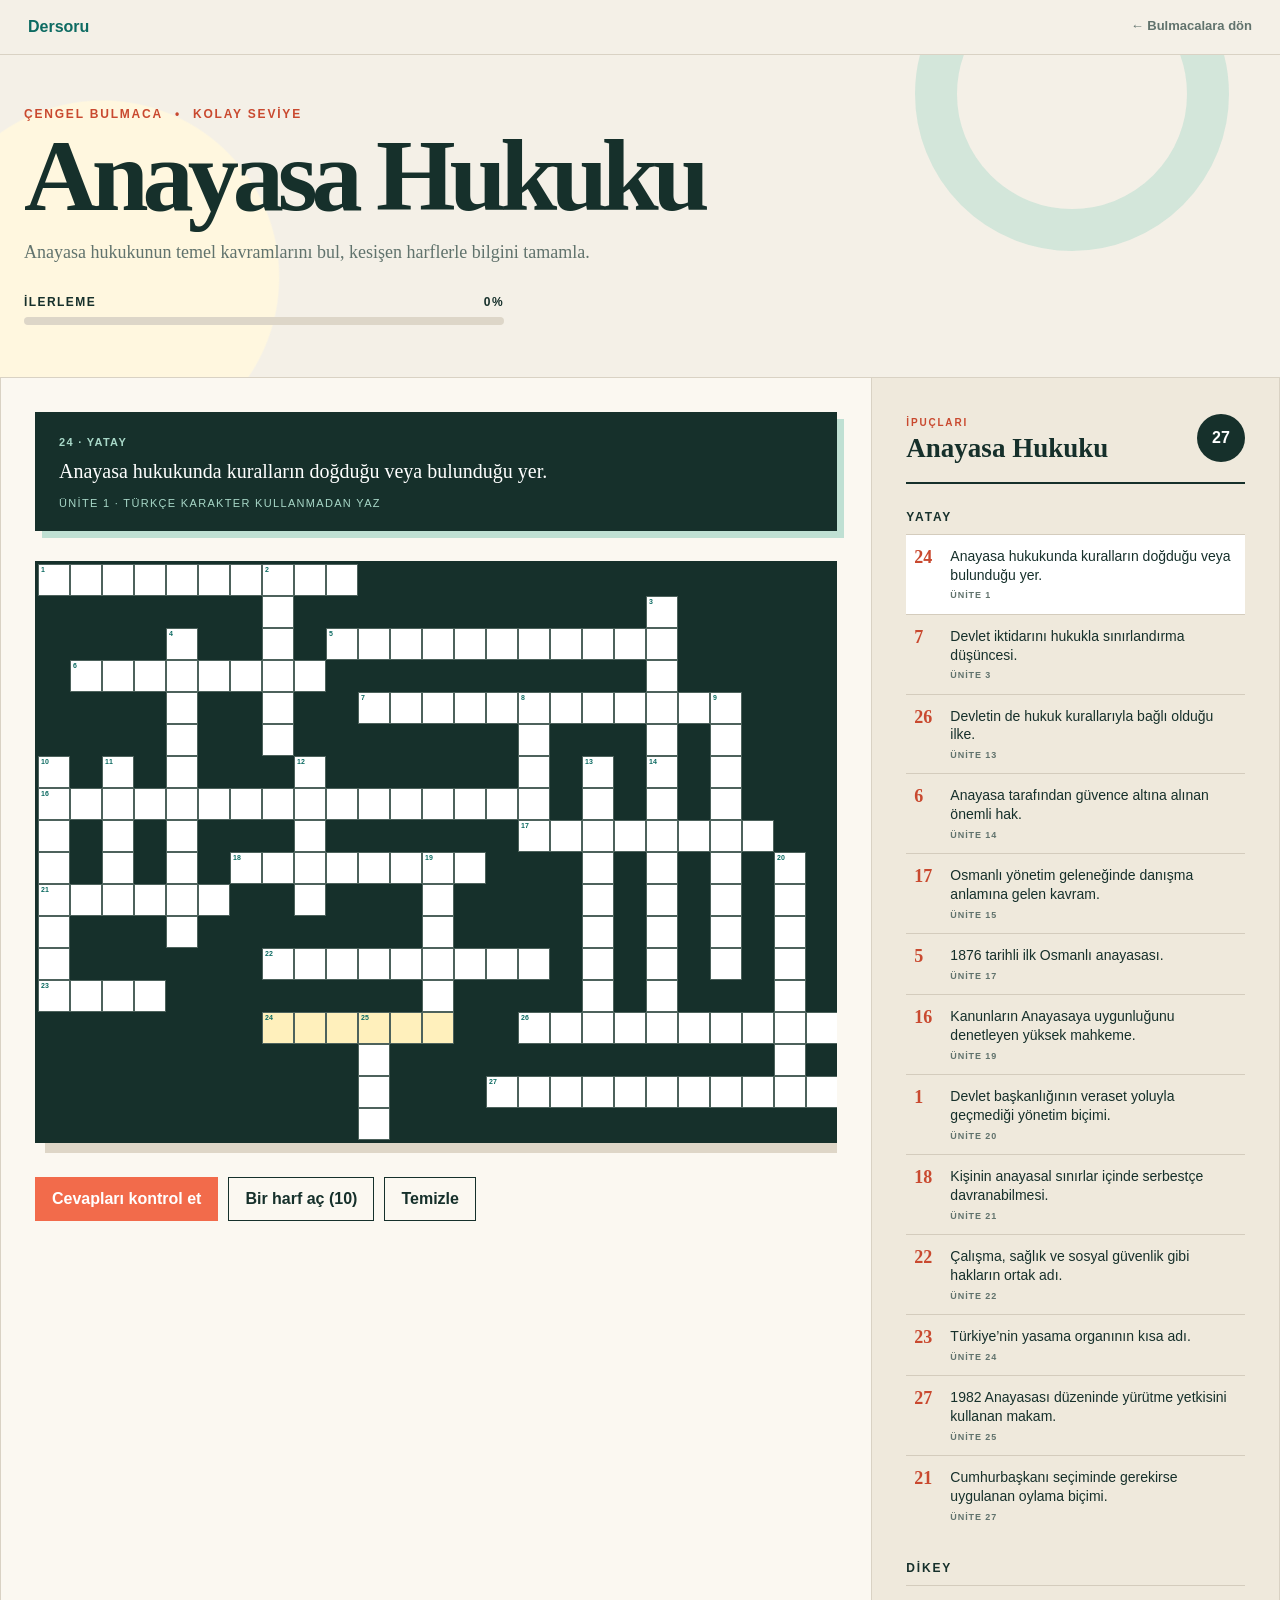
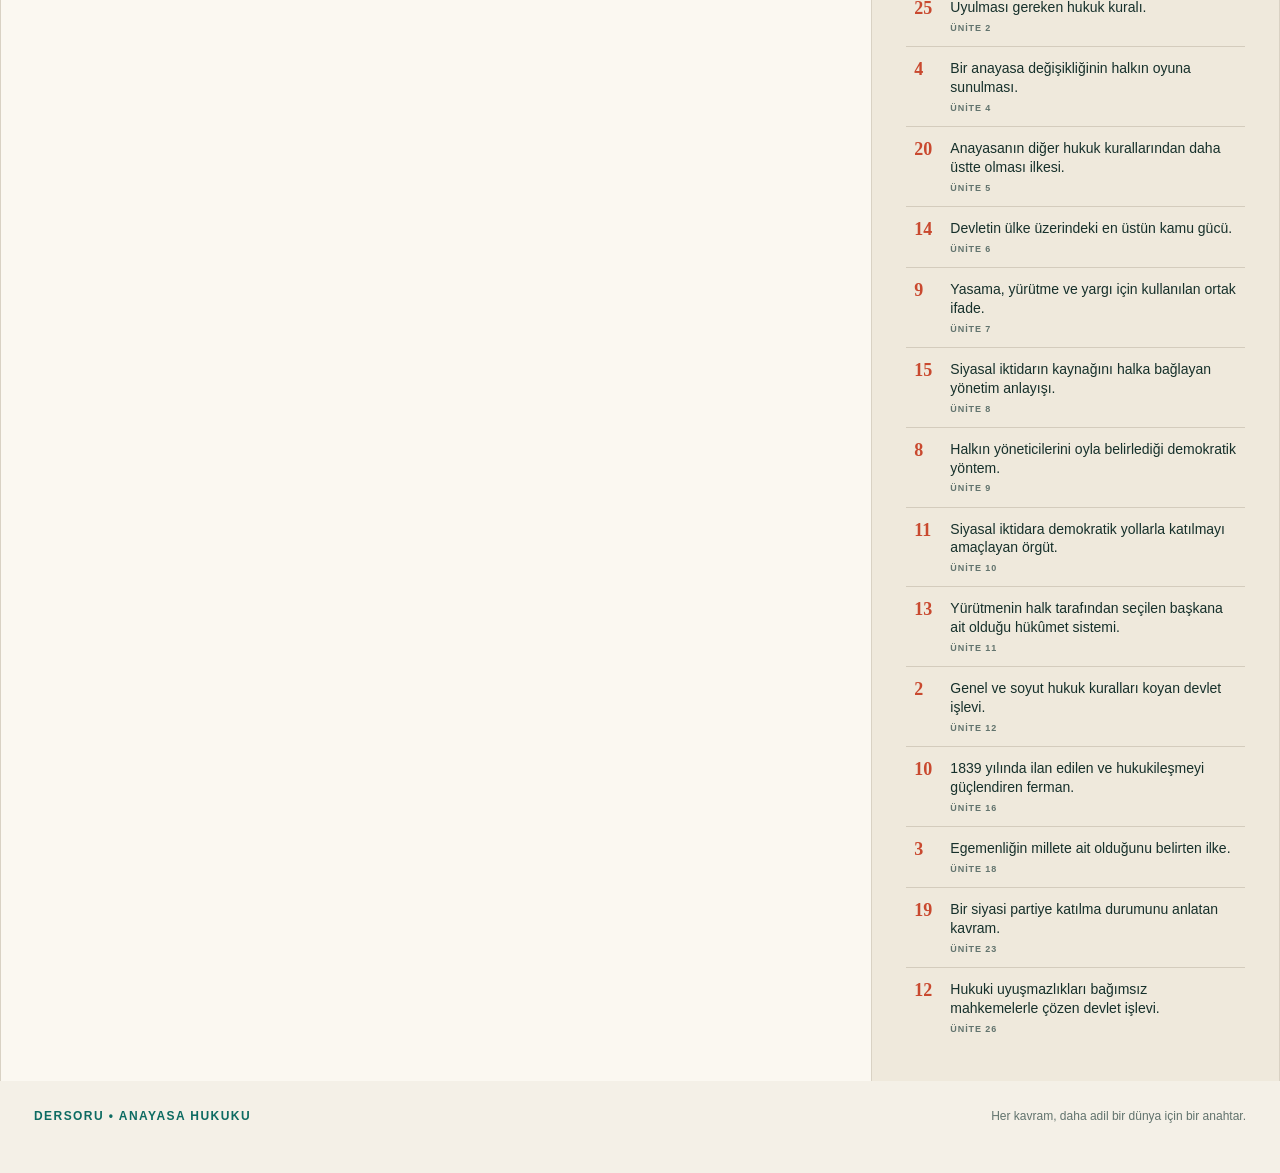
==== anayasa-hukuku-cengel.html @ 56e48c3a "Add constitutional law crossword" ====
<!doctype html>
<html lang="tr"><head><meta charset="utf-8"><meta name="viewport" content="width=device-width,initial-scale=1"><title>Anayasa Hukuku Bulmacası | Dersoru</title><meta name="description" content="Anayasa hukuku temel kavramlarını içeren kolay seviye çengel bulmacası."><meta property="og:image" content="https://dersoru.com/haklarin-izinde-og.png">
<style>
:root{--ink:#16302b;--muted:#61736d;--paper:#f4f0e7;--cream:#fbf8f1;--coral:#f26b4b;--teal:#0d6b62;--mint:#bfe0d3;--line:#d9d2c4}*{box-sizing:border-box}html{background:var(--paper)}body{margin:0;color:var(--ink);background:radial-gradient(circle at 8% 10%,#fff7df 0 11rem,transparent 11.1rem),var(--paper);font-family:Arial,sans-serif}button,input{font:inherit}button{color:inherit}.topbar{max-width:1360px;margin:auto;padding:18px 28px;display:flex;justify-content:space-between;border-bottom:1px solid var(--line)}.topbar a{text-decoration:none;font-weight:900;color:var(--teal)}.topbar .back{font-size:13px;color:var(--muted)}.hero{padding:52px max(24px,calc((100vw - 1280px)/2));border-bottom:1px solid var(--line);position:relative;overflow:hidden}.hero:after{content:"";position:absolute;width:230px;height:230px;border:42px solid var(--mint);border-radius:50%;right:4vw;top:-118px;opacity:.6}.eyebrow{display:flex;gap:12px;color:#c9492f;font-weight:800;font-size:12px;letter-spacing:.15em}h1{margin:10px 0 8px;font:800 clamp(52px,8vw,108px)/.88 Georgia,serif;letter-spacing:-.06em}.subtitle{max-width:630px;color:var(--muted);font:18px/1.55 Georgia,serif}.progress-wrap{max-width:480px;margin-top:28px}.progress-meta{display:flex;justify-content:space-between;font-size:12px;text-transform:uppercase;letter-spacing:.12em;font-weight:800}.progress{margin-top:8px;height:8px;background:#ddd6c8;border-radius:9px;overflow:hidden}.progress span{display:block;height:100%;background:var(--coral);transition:width .25s}.game{display:grid;grid-template-columns:minmax(0,1.5fr) minmax(320px,.7fr);max-width:1360px;margin:auto;border-inline:1px solid var(--line);background:var(--cream)}.board-panel{min-width:0;padding:34px;border-right:1px solid var(--line)}.current{min-height:118px;background:var(--ink);color:#fff;padding:20px 24px;margin-bottom:24px;box-shadow:7px 7px 0 var(--mint)}.current b,.current small{color:#a8d8c8;font-size:11px;letter-spacing:.12em;text-transform:uppercase}.current p{margin:8px 0;font:20px/1.35 Georgia,serif}.scroll{overflow-x:auto;padding:6px 0 16px}.board{width:864px;display:grid;grid-template-columns:repeat(27,32px);grid-template-rows:repeat(18,32px);background:var(--ink);border:3px solid var(--ink);box-shadow:10px 10px 0 #ded6c7}.block{background:var(--ink)}.cell{width:32px;height:32px;position:relative;background:#fff;border:1px solid #4d625c}.cell.active{background:#fff0bc}.cell.correct{background:#d7efe0}.cell.wrong{background:#ffd5c9;box-shadow:inset 0 0 0 2px var(--coral)}.cell input{width:100%;height:100%;border:0;outline:0;background:transparent;text-align:center;color:var(--ink);font-weight:900;font-size:17px;padding:5px 0 0}.cell:focus-within{z-index:2;box-shadow:inset 0 0 0 3px var(--coral)}.number{position:absolute;top:1px;left:2px;font-size:7px;font-weight:900;color:var(--teal);pointer-events:none}.actions{display:flex;gap:10px;flex-wrap:wrap;margin-top:18px}.actions button{border:1px solid var(--ink);background:transparent;padding:12px 16px;font-weight:800;cursor:pointer}.actions .primary{background:var(--coral);border-color:var(--coral);color:#fff}.actions button:disabled{opacity:.45;cursor:not-allowed}.message{display:none;margin-top:18px;padding:15px 18px;font-weight:700;border-left:5px solid var(--coral);background:#fff0e8}.clues{padding:34px;background:#efe9dc}.clues-head{display:flex;justify-content:space-between;align-items:center;border-bottom:2px solid var(--ink);padding-bottom:18px}.clues-head small{font-size:10px;letter-spacing:.18em;font-weight:900;color:#c9492f}.clues-head h2{margin:4px 0 0;font:700 27px/1.1 Georgia,serif}.count{width:48px;height:48px;display:grid;place-items:center;border-radius:50%;background:var(--ink);color:#fff;font-weight:900}.group h3{margin:26px 0 10px;font-size:12px;text-transform:uppercase;letter-spacing:.15em}.clue{width:100%;display:grid;grid-template-columns:28px 1fr;gap:8px;border:0;border-top:1px solid #d4ccbd;padding:12px 8px;text-align:left;background:transparent;cursor:pointer}.clue:hover,.clue.selected{background:#fff}.clue>span{font:700 18px Georgia,serif;color:#c9492f}.clue p{margin:0;line-height:1.35;font-size:14px}.clue small{display:block;margin-top:5px;color:var(--muted);text-transform:uppercase;font-size:9px;letter-spacing:.1em;font-weight:800}footer{max-width:1360px;margin:auto;padding:28px 34px 50px;color:var(--muted);font-size:12px;display:flex;justify-content:space-between}.footer-brand{font-weight:900;letter-spacing:.12em;color:var(--teal)}@media(max-width:980px){.game{grid-template-columns:1fr;border-inline:0}.board-panel{border-right:0;border-bottom:1px solid var(--line)}}@media(max-width:560px){.hero{padding:36px 20px}h1{font-size:56px}.board-panel,.clues{padding:22px 16px}.actions button{flex:1 1 45%}.actions .primary{flex-basis:100%}.topbar{padding-inline:20px}footer{flex-direction:column;gap:8px;padding-inline:20px}}
</style></head><body>
<nav class="topbar"><a href="/">Dersoru</a><a class="back" href="/bulmacalar.html">← Bulmacalara dön</a></nav><header class="hero"><div class="eyebrow"><span>ÇENGEL BULMACA</span><span>•</span><span>KOLAY SEVİYE</span></div><h1>Anayasa Hukuku</h1><p class="subtitle">Anayasa hukukunun temel kavramlarını bul, kesişen harflerle bilgini tamamla.</p><div class="progress-wrap"><div class="progress-meta"><span>İlerleme</span><strong id="percent">0%</strong></div><div class="progress"><span id="bar"></span></div></div></header>
<main class="game"><section class="board-panel"><div class="current"><b id="current-label"></b><p id="current-clue"></p><small id="current-unit"></small></div><div class="scroll"><div class="board" id="board" role="grid"></div></div><div class="actions"><button class="primary" id="check">Cevapları kontrol et</button><button id="hint">Bir harf aç (<span id="hint-count">10</span>)</button><button id="clear">Temizle</button></div><div class="message" id="message"></div></section><aside class="clues"><div class="clues-head"><div><small>İPUÇLARI</small><h2>Anayasa Hukuku</h2></div><span class="count">27</span></div><div id="clue-list"></div></aside></main><footer><span class="footer-brand">DERSORU • ANAYASA HUKUKU</span><span>Her kavram, daha adil bir dünya için bir anahtar.</span></footer>
<script>
const entries=[
['KAYNAK',14,7,'across',1,'Anayasa hukukunda kuralların doğduğu veya bulunduğu yer.'],
['NORM',14,10,'down',2,'Uyulması gereken hukuk kuralı.'],
['ANAYASACILIK',4,10,'across',3,'Devlet iktidarını hukukla sınırlandırma düşüncesi.'],
['REFERANDUM',2,4,'down',4,'Bir anayasa değişikliğinin halkın oyuna sunulması.'],
['ÜSTÜNLÜK',9,23,'down',5,'Anayasanın diğer hukuk kurallarından daha üstte olması ilkesi.'],
['EGEMENLİK',6,19,'down',6,'Devletin ülke üzerindeki en üstün kamu gücü.'],
['KUVVETLER',4,21,'down',7,'Yasama, yürütme ve yargı için kullanılan ortak ifade.'],
['DEMOKRASİ',6,26,'down',8,'Siyasal iktidarın kaynağını halka bağlayan yönetim anlayışı.'],
['SEÇİM',4,15,'down',9,'Halkın yöneticilerini oyla belirlediği demokratik yöntem.'],
['PARTİ',6,2,'down',10,'Siyasal iktidara demokratik yollarla katılmayı amaçlayan örgüt.'],
['BAŞKANLIK',6,17,'down',11,'Yürütmenin halk tarafından seçilen başkana ait olduğu hükûmet sistemi.'],
['YASAMA',0,7,'down',12,'Genel ve soyut hukuk kuralları koyan devlet işlevi.'],
['HUKUKDEVLETİ',14,15,'across',13,'Devletin de hukuk kurallarıyla bağlı olduğu ilke.'],
['TEMELHAK',3,1,'across',14,'Anayasa tarafından güvence altına alınan önemli hak.'],
['MEŞVERET',8,15,'across',15,'Osmanlı yönetim geleneğinde danışma anlamına gelen kavram.'],
['TANZİMAT',6,0,'down',16,'1839 yılında ilan edilen ve hukukileşmeyi güçlendiren ferman.'],
['KANUNİESASİ',2,9,'across',17,'1876 tarihli ilk Osmanlı anayasası.'],
['MİLLİEGEMENLİK',1,19,'down',18,'Egemenliğin millete ait olduğunu belirten ilke.'],
['ANAYASAMAHKEMESİ',7,0,'across',19,'Kanunların Anayasaya uygunluğunu denetleyen yüksek mahkeme.'],
['CUMHURİYET',0,0,'across',20,'Devlet başkanlığının veraset yoluyla geçmediği yönetim biçimi.'],
['ÖZGÜRLÜK',9,6,'across',21,'Kişinin anayasal sınırlar içinde serbestçe davranabilmesi.'],
['SOSYALHAK',12,7,'across',22,'Çalışma, sağlık ve sosyal güvenlik gibi hakların ortak adı.'],
['ÜYELİK',9,12,'down',23,'Bir siyasi partiye katılma durumunu anlatan kavram.'],
['TBMM',13,0,'across',24,'Türkiye’nin yasama organının kısa adı.'],
['CUMHURBAŞKANI',16,14,'across',25,'1982 Anayasası düzeninde yürütme yetkisini kullanan makam.'],
['YARGI',6,8,'down',26,'Hukuki uyuşmazlıkları bağımsız mahkemelerle çözen devlet işlevi.'],
['İKİTUR',10,0,'across',27,'Cumhurbaşkanı seçiminde gerekirse uygulanan oylama biçimi.']
].map(([answer,row,col,direction,unit,clue])=>({answer,row,col,direction,unit,clue}));
const cells=new Map(),starts=new Map(),values={};let active=0,checked=false,hints=Math.max(0,Math.min(10,Number(localStorage.getItem('dersoru-anayasa-hukuku-hints')??10)));entries.forEach((e,ei)=>[...e.answer].forEach((letter,i)=>{const r=e.row+(e.direction==='down'?i:0),c=e.col+(e.direction==='across'?i:0),k=`${r}-${c}`,cell=cells.get(k)||{letter,entries:[]};cell.entries.push(ei);cells.set(k,cell)}));[...new Set(entries.map(e=>`${e.row}-${e.col}`))].sort((a,b)=>{const A=a.split('-').map(Number),B=b.split('-').map(Number);return A[0]-B[0]||A[1]-B[1]}).forEach((k,i)=>starts.set(k,i+1));const keysFor=e=>[...e.answer].map((_,i)=>`${e.row+(e.direction==='down'?i:0)}-${e.col+(e.direction==='across'?i:0)}`);const norm=v=>v.toLocaleUpperCase('tr-TR').replace(/[^A-ZÇĞİÖŞÜ]/g,'');
function select(i,focus=true){active=i;document.querySelectorAll('.clue').forEach(b=>b.classList.toggle('selected',+b.dataset.i===i));paint();if(focus){const ks=keysFor(entries[i]),k=ks.find(x=>!values[x])||ks[0];setTimeout(()=>document.querySelector(`[data-key="${k}"] input`)?.focus())}}function paint(){const e=entries[active],activeKeys=new Set(keysFor(e));document.querySelectorAll('.cell').forEach(el=>{const k=el.dataset.key,cell=cells.get(k),v=values[k]||'';el.classList.toggle('active',activeKeys.has(k));el.classList.toggle('correct',checked&&v===cell.letter);el.classList.toggle('wrong',checked&&v&&v!==cell.letter)});document.getElementById('current-label').textContent=`${starts.get(`${e.row}-${e.col}`)} · ${e.direction==='across'?'Yatay':'Dikey'}`;document.getElementById('current-clue').textContent=e.clue;document.getElementById('current-unit').textContent=`Ünite ${e.unit} · Türkçe karakter kullanmadan yaz`;const done=[...cells].filter(([k,c])=>values[k]===c.letter).length,p=Math.round(done/cells.size*100);percent.textContent=p+'%';bar.style.width=p+'%'}
const board=document.getElementById('board');for(let i=0;i<486;i++){const r=Math.floor(i/27),c=i%27,k=`${r}-${c}`,cell=cells.get(k);if(!cell){const x=document.createElement('span');x.className='block';board.append(x);continue}const label=document.createElement('label');label.className='cell';label.dataset.key=k;if(starts.has(k)){const n=document.createElement('span');n.className='number';n.textContent=starts.get(k);label.append(n)}const input=document.createElement('input');input.maxLength=1;input.autocomplete='off';input.onfocus=()=>{if(!cell.entries.includes(active))select(cell.entries[0],false)};input.onclick=()=>{if(cell.entries.length>1&&cell.entries.includes(active))select(cell.entries.find(x=>x!==active),false)};input.oninput=ev=>{const v=norm(ev.target.value).slice(-1);ev.target.value=v;values[k]=v;checked=false;paint();if(v){const ks=keysFor(entries[active]),next=ks[ks.indexOf(k)+1];if(next)document.querySelector(`[data-key="${next}"] input`)?.focus()}};label.append(input);board.append(label)}const list=document.getElementById('clue-list');['across','down'].forEach(dir=>{const group=document.createElement('div');group.className='group';group.innerHTML=`<h3>${dir==='across'?'Yatay':'Dikey'}</h3>`;entries.forEach((e,i)=>{if(e.direction!==dir)return;const b=document.createElement('button');b.className='clue';b.dataset.i=i;b.innerHTML=`<span>${starts.get(`${e.row}-${e.col}`)}</span><p>${e.clue}<small>Ünite ${e.unit}</small></p>`;b.onclick=()=>select(i);group.append(b)});list.append(group)});
check.onclick=()=>{checked=true;paint();const m=message,p=percent.textContent;m.style.display='block';m.textContent=p==='100%'?'Tebrikler! İnsan hakları yolculuğunu tamamladın.':'Turuncu kutuları yeniden düşün. Doğru harfler yeşille işaretlendi.'};hint.onclick=()=>{if(hints<=0)return;const k=keysFor(entries[active]).find(x=>values[x]!==cells.get(x).letter);if(!k)return;hints--;localStorage.setItem('dersoru-anayasa-hukuku-hints',hints);document.getElementById('hint-count').textContent=hints;hint.disabled=hints===0;values[k]=cells.get(k).letter;const input=document.querySelector(`[data-key="${k}"] input`);input.value=values[k];checked=false;paint();input.focus()};document.getElementById('hint-count').textContent=hints;hint.disabled=hints===0;clear.onclick=()=>{Object.keys(values).forEach(k=>delete values[k]);document.querySelectorAll('.cell input').forEach(i=>i.value='');checked=false;message.style.display='none';paint()};select(0,false);
</script></body></html>
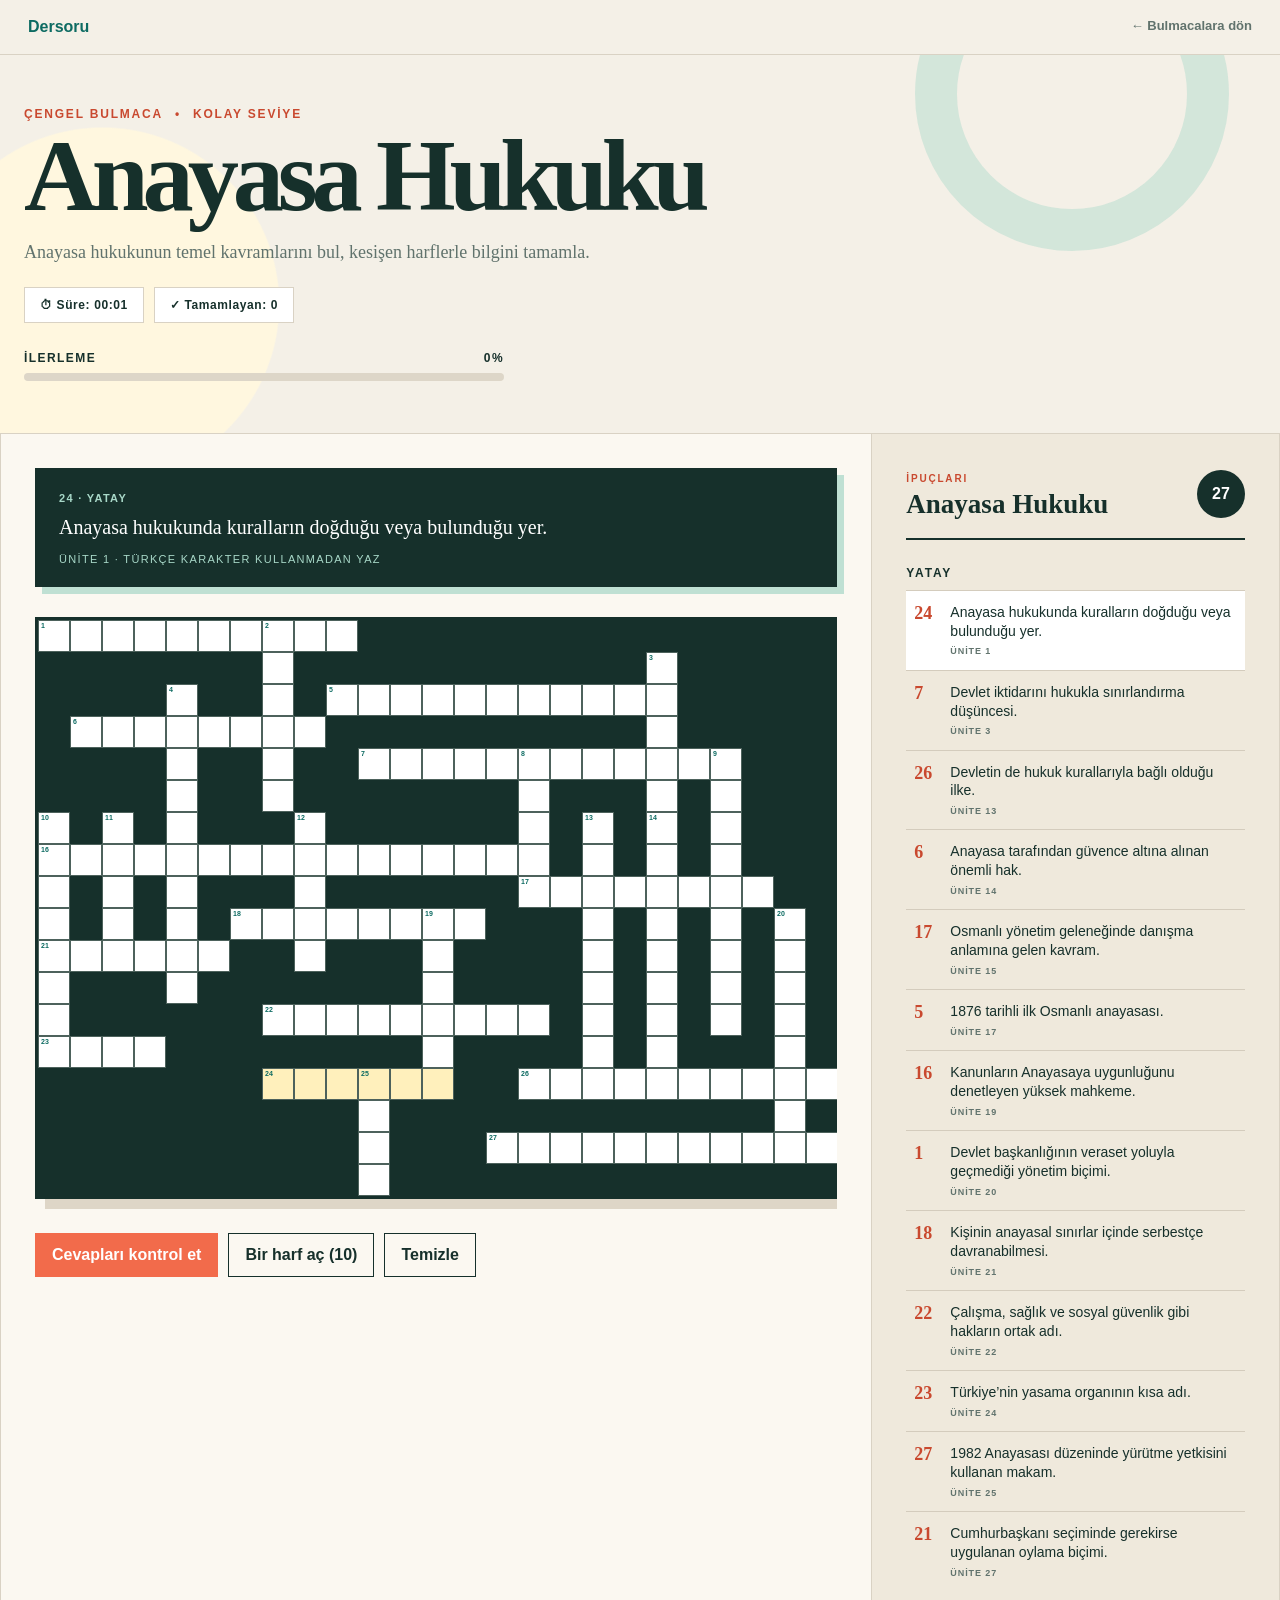
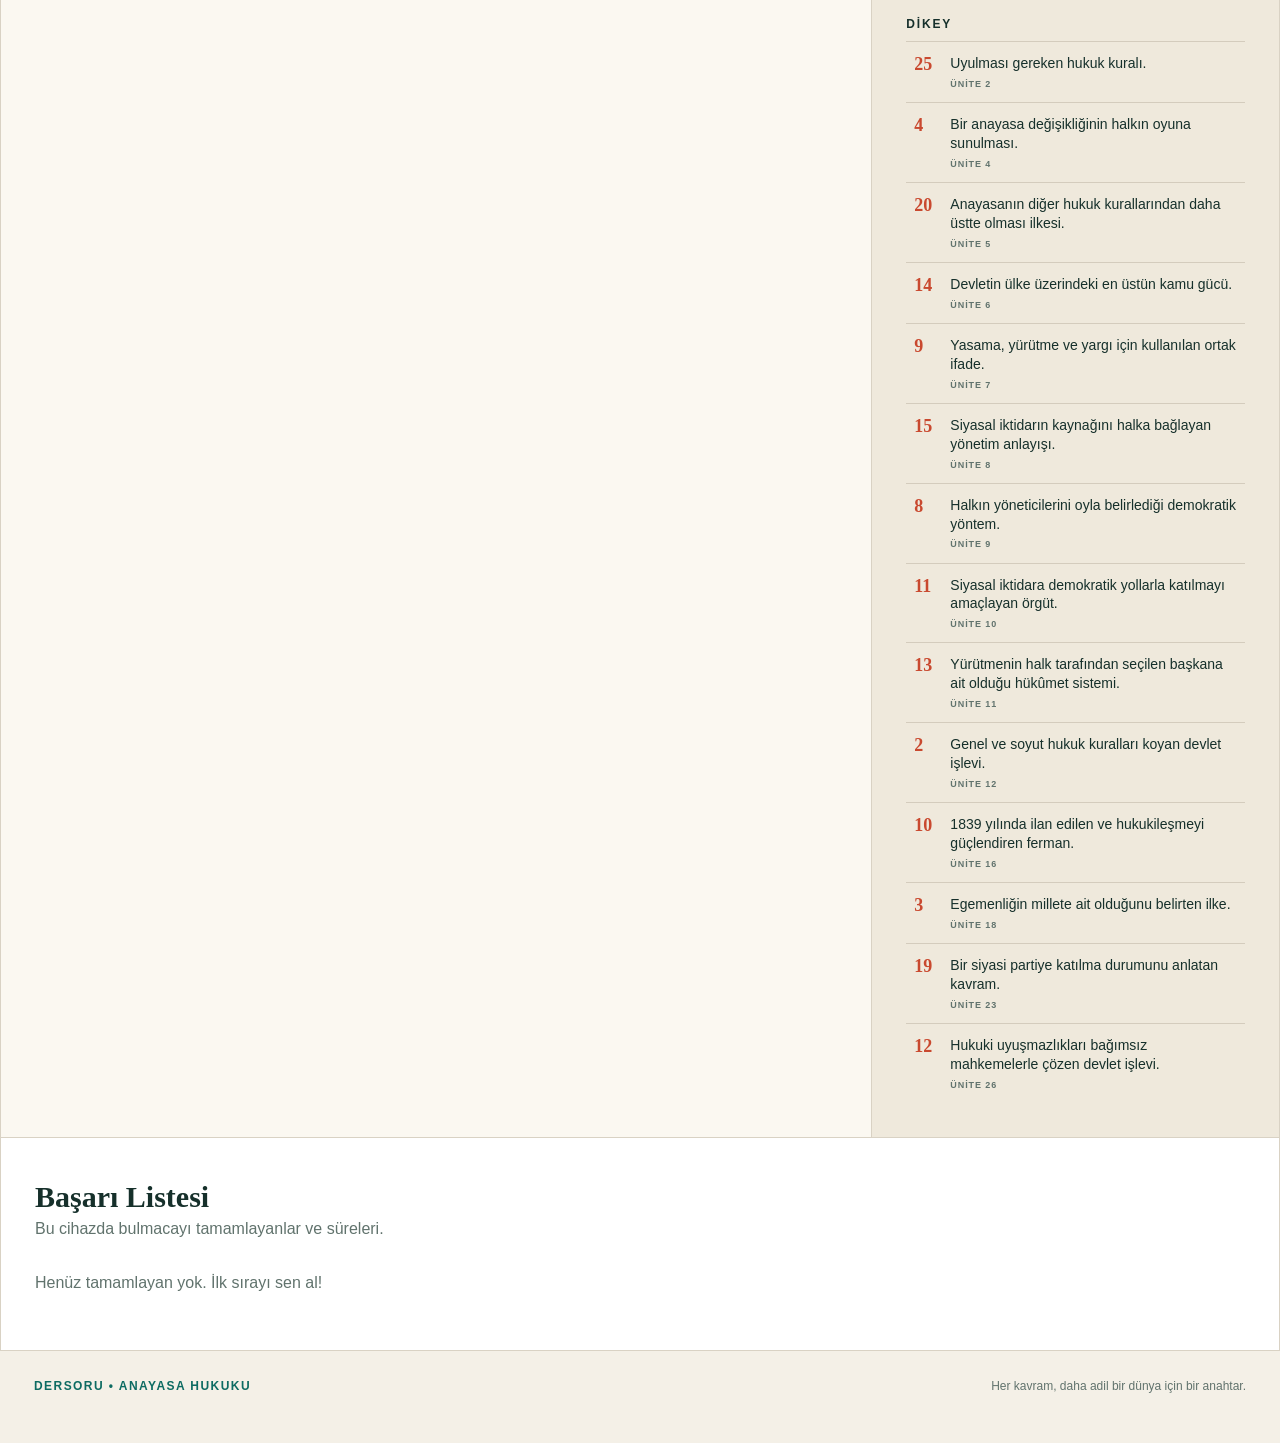
==== commit 0f0a736f: "Add timers and local completion leaderboards" ====
--- a/anayasa-hukuku-cengel.html
+++ b/anayasa-hukuku-cengel.html
@@ -1,10 +1,10 @@
 <!doctype html>
 <html lang="tr"><head><meta charset="utf-8"><meta name="viewport" content="width=device-width,initial-scale=1"><title>Anayasa Hukuku Bulmacası | Dersoru</title><meta name="description" content="Anayasa hukuku temel kavramlarını içeren kolay seviye çengel bulmacası."><meta property="og:image" content="https://dersoru.com/haklarin-izinde-og.png">
 <style>
-:root{--ink:#16302b;--muted:#61736d;--paper:#f4f0e7;--cream:#fbf8f1;--coral:#f26b4b;--teal:#0d6b62;--mint:#bfe0d3;--line:#d9d2c4}*{box-sizing:border-box}html{background:var(--paper)}body{margin:0;color:var(--ink);background:radial-gradient(circle at 8% 10%,#fff7df 0 11rem,transparent 11.1rem),var(--paper);font-family:Arial,sans-serif}button,input{font:inherit}button{color:inherit}.topbar{max-width:1360px;margin:auto;padding:18px 28px;display:flex;justify-content:space-between;border-bottom:1px solid var(--line)}.topbar a{text-decoration:none;font-weight:900;color:var(--teal)}.topbar .back{font-size:13px;color:var(--muted)}.hero{padding:52px max(24px,calc((100vw - 1280px)/2));border-bottom:1px solid var(--line);position:relative;overflow:hidden}.hero:after{content:"";position:absolute;width:230px;height:230px;border:42px solid var(--mint);border-radius:50%;right:4vw;top:-118px;opacity:.6}.eyebrow{display:flex;gap:12px;color:#c9492f;font-weight:800;font-size:12px;letter-spacing:.15em}h1{margin:10px 0 8px;font:800 clamp(52px,8vw,108px)/.88 Georgia,serif;letter-spacing:-.06em}.subtitle{max-width:630px;color:var(--muted);font:18px/1.55 Georgia,serif}.progress-wrap{max-width:480px;margin-top:28px}.progress-meta{display:flex;justify-content:space-between;font-size:12px;text-transform:uppercase;letter-spacing:.12em;font-weight:800}.progress{margin-top:8px;height:8px;background:#ddd6c8;border-radius:9px;overflow:hidden}.progress span{display:block;height:100%;background:var(--coral);transition:width .25s}.game{display:grid;grid-template-columns:minmax(0,1.5fr) minmax(320px,.7fr);max-width:1360px;margin:auto;border-inline:1px solid var(--line);background:var(--cream)}.board-panel{min-width:0;padding:34px;border-right:1px solid var(--line)}.current{min-height:118px;background:var(--ink);color:#fff;padding:20px 24px;margin-bottom:24px;box-shadow:7px 7px 0 var(--mint)}.current b,.current small{color:#a8d8c8;font-size:11px;letter-spacing:.12em;text-transform:uppercase}.current p{margin:8px 0;font:20px/1.35 Georgia,serif}.scroll{overflow-x:auto;padding:6px 0 16px}.board{width:864px;display:grid;grid-template-columns:repeat(27,32px);grid-template-rows:repeat(18,32px);background:var(--ink);border:3px solid var(--ink);box-shadow:10px 10px 0 #ded6c7}.block{background:var(--ink)}.cell{width:32px;height:32px;position:relative;background:#fff;border:1px solid #4d625c}.cell.active{background:#fff0bc}.cell.correct{background:#d7efe0}.cell.wrong{background:#ffd5c9;box-shadow:inset 0 0 0 2px var(--coral)}.cell input{width:100%;height:100%;border:0;outline:0;background:transparent;text-align:center;color:var(--ink);font-weight:900;font-size:17px;padding:5px 0 0}.cell:focus-within{z-index:2;box-shadow:inset 0 0 0 3px var(--coral)}.number{position:absolute;top:1px;left:2px;font-size:7px;font-weight:900;color:var(--teal);pointer-events:none}.actions{display:flex;gap:10px;flex-wrap:wrap;margin-top:18px}.actions button{border:1px solid var(--ink);background:transparent;padding:12px 16px;font-weight:800;cursor:pointer}.actions .primary{background:var(--coral);border-color:var(--coral);color:#fff}.actions button:disabled{opacity:.45;cursor:not-allowed}.message{display:none;margin-top:18px;padding:15px 18px;font-weight:700;border-left:5px solid var(--coral);background:#fff0e8}.clues{padding:34px;background:#efe9dc}.clues-head{display:flex;justify-content:space-between;align-items:center;border-bottom:2px solid var(--ink);padding-bottom:18px}.clues-head small{font-size:10px;letter-spacing:.18em;font-weight:900;color:#c9492f}.clues-head h2{margin:4px 0 0;font:700 27px/1.1 Georgia,serif}.count{width:48px;height:48px;display:grid;place-items:center;border-radius:50%;background:var(--ink);color:#fff;font-weight:900}.group h3{margin:26px 0 10px;font-size:12px;text-transform:uppercase;letter-spacing:.15em}.clue{width:100%;display:grid;grid-template-columns:28px 1fr;gap:8px;border:0;border-top:1px solid #d4ccbd;padding:12px 8px;text-align:left;background:transparent;cursor:pointer}.clue:hover,.clue.selected{background:#fff}.clue>span{font:700 18px Georgia,serif;color:#c9492f}.clue p{margin:0;line-height:1.35;font-size:14px}.clue small{display:block;margin-top:5px;color:var(--muted);text-transform:uppercase;font-size:9px;letter-spacing:.1em;font-weight:800}footer{max-width:1360px;margin:auto;padding:28px 34px 50px;color:var(--muted);font-size:12px;display:flex;justify-content:space-between}.footer-brand{font-weight:900;letter-spacing:.12em;color:var(--teal)}@media(max-width:980px){.game{grid-template-columns:1fr;border-inline:0}.board-panel{border-right:0;border-bottom:1px solid var(--line)}}@media(max-width:560px){.hero{padding:36px 20px}h1{font-size:56px}.board-panel,.clues{padding:22px 16px}.actions button{flex:1 1 45%}.actions .primary{flex-basis:100%}.topbar{padding-inline:20px}footer{flex-direction:column;gap:8px;padding-inline:20px}}
+:root{--ink:#16302b;--muted:#61736d;--paper:#f4f0e7;--cream:#fbf8f1;--coral:#f26b4b;--teal:#0d6b62;--mint:#bfe0d3;--line:#d9d2c4}*{box-sizing:border-box}html{background:var(--paper)}body{margin:0;color:var(--ink);background:radial-gradient(circle at 8% 10%,#fff7df 0 11rem,transparent 11.1rem),var(--paper);font-family:Arial,sans-serif}button,input{font:inherit}button{color:inherit}.topbar{max-width:1360px;margin:auto;padding:18px 28px;display:flex;justify-content:space-between;border-bottom:1px solid var(--line)}.topbar a{text-decoration:none;font-weight:900;color:var(--teal)}.topbar .back{font-size:13px;color:var(--muted)}.hero{padding:52px max(24px,calc((100vw - 1280px)/2));border-bottom:1px solid var(--line);position:relative;overflow:hidden}.hero:after{content:"";position:absolute;width:230px;height:230px;border:42px solid var(--mint);border-radius:50%;right:4vw;top:-118px;opacity:.6}.eyebrow{display:flex;gap:12px;color:#c9492f;font-weight:800;font-size:12px;letter-spacing:.15em}h1{margin:10px 0 8px;font:800 clamp(52px,8vw,108px)/.88 Georgia,serif;letter-spacing:-.06em}.subtitle{max-width:630px;color:var(--muted);font:18px/1.55 Georgia,serif}.progress-wrap{max-width:480px;margin-top:28px}.progress-meta{display:flex;justify-content:space-between;font-size:12px;text-transform:uppercase;letter-spacing:.12em;font-weight:800}.progress{margin-top:8px;height:8px;background:#ddd6c8;border-radius:9px;overflow:hidden}.progress span{display:block;height:100%;background:var(--coral);transition:width .25s}.game{display:grid;grid-template-columns:minmax(0,1.5fr) minmax(320px,.7fr);max-width:1360px;margin:auto;border-inline:1px solid var(--line);background:var(--cream)}.board-panel{min-width:0;padding:34px;border-right:1px solid var(--line)}.current{min-height:118px;background:var(--ink);color:#fff;padding:20px 24px;margin-bottom:24px;box-shadow:7px 7px 0 var(--mint)}.current b,.current small{color:#a8d8c8;font-size:11px;letter-spacing:.12em;text-transform:uppercase}.current p{margin:8px 0;font:20px/1.35 Georgia,serif}.scroll{overflow-x:auto;padding:6px 0 16px}.board{width:864px;display:grid;grid-template-columns:repeat(27,32px);grid-template-rows:repeat(18,32px);background:var(--ink);border:3px solid var(--ink);box-shadow:10px 10px 0 #ded6c7}.block{background:var(--ink)}.cell{width:32px;height:32px;position:relative;background:#fff;border:1px solid #4d625c}.cell.active{background:#fff0bc}.cell.correct{background:#d7efe0}.cell.wrong{background:#ffd5c9;box-shadow:inset 0 0 0 2px var(--coral)}.cell input{width:100%;height:100%;border:0;outline:0;background:transparent;text-align:center;color:var(--ink);font-weight:900;font-size:17px;padding:5px 0 0}.cell:focus-within{z-index:2;box-shadow:inset 0 0 0 3px var(--coral)}.number{position:absolute;top:1px;left:2px;font-size:7px;font-weight:900;color:var(--teal);pointer-events:none}.actions{display:flex;gap:10px;flex-wrap:wrap;margin-top:18px}.actions button{border:1px solid var(--ink);background:transparent;padding:12px 16px;font-weight:800;cursor:pointer}.actions .primary{background:var(--coral);border-color:var(--coral);color:#fff}.actions button:disabled{opacity:.45;cursor:not-allowed}.message{display:none;margin-top:18px;padding:15px 18px;font-weight:700;border-left:5px solid var(--coral);background:#fff0e8}.clues{padding:34px;background:#efe9dc}.clues-head{display:flex;justify-content:space-between;align-items:center;border-bottom:2px solid var(--ink);padding-bottom:18px}.clues-head small{font-size:10px;letter-spacing:.18em;font-weight:900;color:#c9492f}.clues-head h2{margin:4px 0 0;font:700 27px/1.1 Georgia,serif}.count{width:48px;height:48px;display:grid;place-items:center;border-radius:50%;background:var(--ink);color:#fff;font-weight:900}.group h3{margin:26px 0 10px;font-size:12px;text-transform:uppercase;letter-spacing:.15em}.clue{width:100%;display:grid;grid-template-columns:28px 1fr;gap:8px;border:0;border-top:1px solid #d4ccbd;padding:12px 8px;text-align:left;background:transparent;cursor:pointer}.clue:hover,.clue.selected{background:#fff}.clue>span{font:700 18px Georgia,serif;color:#c9492f}.clue p{margin:0;line-height:1.35;font-size:14px}.clue small{display:block;margin-top:5px;color:var(--muted);text-transform:uppercase;font-size:9px;letter-spacing:.1em;font-weight:800}.game-stats{display:flex;gap:10px;flex-wrap:wrap;margin-top:20px}.stat-chip{background:#fff;border:1px solid var(--line);padding:10px 15px;font-size:12px;font-weight:900;letter-spacing:.05em}.leaderboard{max-width:1360px;margin:auto;padding:42px 34px;background:#fff;border:1px solid var(--line)}.leaderboard h2{margin:0 0 6px;font:700 30px Georgia,serif}.leaderboard>p{margin:0 0 20px;color:var(--muted)}.records{display:grid;gap:8px}.record{display:grid;grid-template-columns:44px 1fr auto;gap:12px;align-items:center;padding:12px 14px;background:var(--paper)}.record strong:first-child{color:var(--coral)}.empty-record{color:var(--muted);padding:16px 0}.finish-modal{position:fixed;inset:0;z-index:50;display:none;place-items:center;padding:20px;background:rgba(22,48,43,.84)}.finish-modal.show{display:grid}.finish-card{width:min(460px,100%);background:var(--cream);padding:34px;border-radius:18px;text-align:center;box-shadow:0 24px 80px rgba(0,0,0,.3)}.trophy{font-size:76px;line-height:1;animation:pop .5s ease}.finish-card h2{font:800 42px Georgia,serif;margin:14px 0 8px}.finish-time{font-size:22px;font-weight:900;color:var(--teal)}.finish-card label{display:block;text-align:left;margin:22px 0 7px;font-size:12px;font-weight:900}.finish-card input{width:100%;padding:13px;border:1px solid var(--line);font-size:16px}.finish-card button{width:100%;margin-top:12px;padding:13px;border:0;background:var(--coral);color:#fff;font-weight:900;cursor:pointer}@keyframes pop{from{transform:scale(.4) rotate(-12deg);opacity:0}to{transform:scale(1);opacity:1}}footer{max-width:1360px;margin:auto;padding:28px 34px 50px;color:var(--muted);font-size:12px;display:flex;justify-content:space-between}.footer-brand{font-weight:900;letter-spacing:.12em;color:var(--teal)}@media(max-width:980px){.game{grid-template-columns:1fr;border-inline:0}.board-panel{border-right:0;border-bottom:1px solid var(--line)}}@media(max-width:560px){.hero{padding:36px 20px}h1{font-size:56px}.board-panel,.clues{padding:22px 16px}.actions button{flex:1 1 45%}.actions .primary{flex-basis:100%}.topbar{padding-inline:20px}footer{flex-direction:column;gap:8px;padding-inline:20px}}
 </style></head><body>
-<nav class="topbar"><a href="/">Dersoru</a><a class="back" href="/bulmacalar.html">← Bulmacalara dön</a></nav><header class="hero"><div class="eyebrow"><span>ÇENGEL BULMACA</span><span>•</span><span>KOLAY SEVİYE</span></div><h1>Anayasa Hukuku</h1><p class="subtitle">Anayasa hukukunun temel kavramlarını bul, kesişen harflerle bilgini tamamla.</p><div class="progress-wrap"><div class="progress-meta"><span>İlerleme</span><strong id="percent">0%</strong></div><div class="progress"><span id="bar"></span></div></div></header>
-<main class="game"><section class="board-panel"><div class="current"><b id="current-label"></b><p id="current-clue"></p><small id="current-unit"></small></div><div class="scroll"><div class="board" id="board" role="grid"></div></div><div class="actions"><button class="primary" id="check">Cevapları kontrol et</button><button id="hint">Bir harf aç (<span id="hint-count">10</span>)</button><button id="clear">Temizle</button></div><div class="message" id="message"></div></section><aside class="clues"><div class="clues-head"><div><small>İPUÇLARI</small><h2>Anayasa Hukuku</h2></div><span class="count">27</span></div><div id="clue-list"></div></aside></main><footer><span class="footer-brand">DERSORU • ANAYASA HUKUKU</span><span>Her kavram, daha adil bir dünya için bir anahtar.</span></footer>
+<nav class="topbar"><a href="/">Dersoru</a><a class="back" href="/bulmacalar.html">← Bulmacalara dön</a></nav><header class="hero"><div class="eyebrow"><span>ÇENGEL BULMACA</span><span>•</span><span>KOLAY SEVİYE</span></div><h1>Anayasa Hukuku</h1><p class="subtitle">Anayasa hukukunun temel kavramlarını bul, kesişen harflerle bilgini tamamla.</p><div class="game-stats"><span class="stat-chip">⏱ Süre: <b id="timer">00:00</b></span><span class="stat-chip">✓ Tamamlayan: <b id="solver-count">0</b></span></div><div class="progress-wrap"><div class="progress-meta"><span>İlerleme</span><strong id="percent">0%</strong></div><div class="progress"><span id="bar"></span></div></div></header>
+<main class="game"><section class="board-panel"><div class="current"><b id="current-label"></b><p id="current-clue"></p><small id="current-unit"></small></div><div class="scroll"><div class="board" id="board" role="grid"></div></div><div class="actions"><button class="primary" id="check">Cevapları kontrol et</button><button id="hint">Bir harf aç (<span id="hint-count">10</span>)</button><button id="clear">Temizle</button></div><div class="message" id="message"></div></section><aside class="clues"><div class="clues-head"><div><small>İPUÇLARI</small><h2>Anayasa Hukuku</h2></div><span class="count">27</span></div><div id="clue-list"></div></aside></main><section class="leaderboard"><h2>Başarı Listesi</h2><p>Bu cihazda bulmacayı tamamlayanlar ve süreleri.</p><div class="records" id="records-list"></div></section><div class="finish-modal" id="finish-modal" role="dialog" aria-modal="true" aria-labelledby="finish-title"><div class="finish-card"><div class="trophy">🏆</div><h2 id="finish-title">Tebrikler!</h2><p>Bulmacayı başarıyla tamamladın.</p><div class="finish-time">Süren: <span id="final-time">00:00</span></div><form id="finish-form"><label for="player-name">Adını yaz</label><input id="player-name" maxlength="30" required autocomplete="name" placeholder="Adınız"><button type="submit">Listeye kaydet</button></form></div></div><footer><span class="footer-brand">DERSORU • ANAYASA HUKUKU</span><span>Her kavram, daha adil bir dünya için bir anahtar.</span></footer>
 <script>
 const entries=[
 ['KAYNAK',14,7,'across',1,'Anayasa hukukunda kuralların doğduğu veya bulunduğu yer.'],
@@ -35,8 +35,8 @@
 ['YARGI',6,8,'down',26,'Hukuki uyuşmazlıkları bağımsız mahkemelerle çözen devlet işlevi.'],
 ['İKİTUR',10,0,'across',27,'Cumhurbaşkanı seçiminde gerekirse uygulanan oylama biçimi.']
 ].map(([answer,row,col,direction,unit,clue])=>({answer,row,col,direction,unit,clue}));
-const cells=new Map(),starts=new Map(),values={};let active=0,checked=false,hints=Math.max(0,Math.min(10,Number(localStorage.getItem('dersoru-anayasa-hukuku-hints')??10)));entries.forEach((e,ei)=>[...e.answer].forEach((letter,i)=>{const r=e.row+(e.direction==='down'?i:0),c=e.col+(e.direction==='across'?i:0),k=`${r}-${c}`,cell=cells.get(k)||{letter,entries:[]};cell.entries.push(ei);cells.set(k,cell)}));[...new Set(entries.map(e=>`${e.row}-${e.col}`))].sort((a,b)=>{const A=a.split('-').map(Number),B=b.split('-').map(Number);return A[0]-B[0]||A[1]-B[1]}).forEach((k,i)=>starts.set(k,i+1));const keysFor=e=>[...e.answer].map((_,i)=>`${e.row+(e.direction==='down'?i:0)}-${e.col+(e.direction==='across'?i:0)}`);const norm=v=>v.toLocaleUpperCase('tr-TR').replace(/[^A-ZÇĞİÖŞÜ]/g,'');
+const gameKey=location.pathname.includes('anayasa-hukuku')?'anayasa-hukuku':'insan-haklari',recordsKey=`dersoru-${gameKey}-records`;let startedAt=Date.now(),elapsed=0,finished=false;const formatTime=s=>`${String(Math.floor(s/60)).padStart(2,'0')}:${String(s%60).padStart(2,'0')}`;function getRecords(){try{return JSON.parse(localStorage.getItem(recordsKey)||'[]')}catch{return[]}}function renderRecords(){const data=getRecords().sort((a,b)=>a.time-b.time),box=document.getElementById('records-list');box.textContent='';document.getElementById('solver-count').textContent=new Set(data.map(r=>r.name.toLocaleLowerCase('tr-TR'))).size;if(!data.length){const e=document.createElement('div');e.className='empty-record';e.textContent='Henüz tamamlayan yok. İlk sırayı sen al!';box.append(e);return}data.slice(0,20).forEach((r,i)=>{const row=document.createElement('div');row.className='record';const rank=document.createElement('strong'),name=document.createElement('span'),time=document.createElement('strong');rank.textContent=`#${i+1}`;name.textContent=r.name;time.textContent=formatTime(r.time);row.append(rank,name,time);box.append(row)})}const timerLoop=setInterval(()=>{if(finished)return;elapsed=Math.floor((Date.now()-startedAt)/1000);document.getElementById('timer').textContent=formatTime(elapsed)},1000);function showFinish(){if(finished)return;finished=true;elapsed=Math.floor((Date.now()-startedAt)/1000);clearInterval(timerLoop);document.getElementById('timer').textContent=formatTime(elapsed);document.getElementById('final-time').textContent=formatTime(elapsed);document.getElementById('finish-modal').classList.add('show');setTimeout(()=>document.getElementById('player-name').focus(),100)}document.getElementById('finish-form').onsubmit=e=>{e.preventDefault();const input=document.getElementById('player-name'),name=input.value.trim();if(!name)return;const data=getRecords();data.push({name,time:elapsed,date:new Date().toISOString()});data.sort((a,b)=>a.time-b.time);localStorage.setItem(recordsKey,JSON.stringify(data.slice(0,50)));renderRecords();document.getElementById('finish-modal').classList.remove('show');const m=document.getElementById('message');m.style.display='block';m.textContent=`Tebrikler ${name}! Süren ${formatTime(elapsed)} olarak kaydedildi.`};renderRecords();const cells=new Map(),starts=new Map(),values={};let active=0,checked=false,hints=Math.max(0,Math.min(10,Number(localStorage.getItem('dersoru-anayasa-hukuku-hints')??10)));entries.forEach((e,ei)=>[...e.answer].forEach((letter,i)=>{const r=e.row+(e.direction==='down'?i:0),c=e.col+(e.direction==='across'?i:0),k=`${r}-${c}`,cell=cells.get(k)||{letter,entries:[]};cell.entries.push(ei);cells.set(k,cell)}));[...new Set(entries.map(e=>`${e.row}-${e.col}`))].sort((a,b)=>{const A=a.split('-').map(Number),B=b.split('-').map(Number);return A[0]-B[0]||A[1]-B[1]}).forEach((k,i)=>starts.set(k,i+1));const keysFor=e=>[...e.answer].map((_,i)=>`${e.row+(e.direction==='down'?i:0)}-${e.col+(e.direction==='across'?i:0)}`);const norm=v=>v.toLocaleUpperCase('tr-TR').replace(/[^A-ZÇĞİÖŞÜ]/g,'');
 function select(i,focus=true){active=i;document.querySelectorAll('.clue').forEach(b=>b.classList.toggle('selected',+b.dataset.i===i));paint();if(focus){const ks=keysFor(entries[i]),k=ks.find(x=>!values[x])||ks[0];setTimeout(()=>document.querySelector(`[data-key="${k}"] input`)?.focus())}}function paint(){const e=entries[active],activeKeys=new Set(keysFor(e));document.querySelectorAll('.cell').forEach(el=>{const k=el.dataset.key,cell=cells.get(k),v=values[k]||'';el.classList.toggle('active',activeKeys.has(k));el.classList.toggle('correct',checked&&v===cell.letter);el.classList.toggle('wrong',checked&&v&&v!==cell.letter)});document.getElementById('current-label').textContent=`${starts.get(`${e.row}-${e.col}`)} · ${e.direction==='across'?'Yatay':'Dikey'}`;document.getElementById('current-clue').textContent=e.clue;document.getElementById('current-unit').textContent=`Ünite ${e.unit} · Türkçe karakter kullanmadan yaz`;const done=[...cells].filter(([k,c])=>values[k]===c.letter).length,p=Math.round(done/cells.size*100);percent.textContent=p+'%';bar.style.width=p+'%'}
 const board=document.getElementById('board');for(let i=0;i<486;i++){const r=Math.floor(i/27),c=i%27,k=`${r}-${c}`,cell=cells.get(k);if(!cell){const x=document.createElement('span');x.className='block';board.append(x);continue}const label=document.createElement('label');label.className='cell';label.dataset.key=k;if(starts.has(k)){const n=document.createElement('span');n.className='number';n.textContent=starts.get(k);label.append(n)}const input=document.createElement('input');input.maxLength=1;input.autocomplete='off';input.onfocus=()=>{if(!cell.entries.includes(active))select(cell.entries[0],false)};input.onclick=()=>{if(cell.entries.length>1&&cell.entries.includes(active))select(cell.entries.find(x=>x!==active),false)};input.oninput=ev=>{const v=norm(ev.target.value).slice(-1);ev.target.value=v;values[k]=v;checked=false;paint();if(v){const ks=keysFor(entries[active]),next=ks[ks.indexOf(k)+1];if(next)document.querySelector(`[data-key="${next}"] input`)?.focus()}};label.append(input);board.append(label)}const list=document.getElementById('clue-list');['across','down'].forEach(dir=>{const group=document.createElement('div');group.className='group';group.innerHTML=`<h3>${dir==='across'?'Yatay':'Dikey'}</h3>`;entries.forEach((e,i)=>{if(e.direction!==dir)return;const b=document.createElement('button');b.className='clue';b.dataset.i=i;b.innerHTML=`<span>${starts.get(`${e.row}-${e.col}`)}</span><p>${e.clue}<small>Ünite ${e.unit}</small></p>`;b.onclick=()=>select(i);group.append(b)});list.append(group)});
-check.onclick=()=>{checked=true;paint();const m=message,p=percent.textContent;m.style.display='block';m.textContent=p==='100%'?'Tebrikler! İnsan hakları yolculuğunu tamamladın.':'Turuncu kutuları yeniden düşün. Doğru harfler yeşille işaretlendi.'};hint.onclick=()=>{if(hints<=0)return;const k=keysFor(entries[active]).find(x=>values[x]!==cells.get(x).letter);if(!k)return;hints--;localStorage.setItem('dersoru-anayasa-hukuku-hints',hints);document.getElementById('hint-count').textContent=hints;hint.disabled=hints===0;values[k]=cells.get(k).letter;const input=document.querySelector(`[data-key="${k}"] input`);input.value=values[k];checked=false;paint();input.focus()};document.getElementById('hint-count').textContent=hints;hint.disabled=hints===0;clear.onclick=()=>{Object.keys(values).forEach(k=>delete values[k]);document.querySelectorAll('.cell input').forEach(i=>i.value='');checked=false;message.style.display='none';paint()};select(0,false);
+check.onclick=()=>{checked=true;paint();const m=message,p=percent.textContent;m.style.display='block';m.textContent=p==='100%'?'Tebrikler! Bulmacayı tamamladın.':'Turuncu kutuları yeniden düşün. Doğru harfler yeşille işaretlendi.';if(p==='100%')showFinish()};hint.onclick=()=>{if(hints<=0)return;const k=keysFor(entries[active]).find(x=>values[x]!==cells.get(x).letter);if(!k)return;hints--;localStorage.setItem('dersoru-anayasa-hukuku-hints',hints);document.getElementById('hint-count').textContent=hints;hint.disabled=hints===0;values[k]=cells.get(k).letter;const input=document.querySelector(`[data-key="${k}"] input`);input.value=values[k];checked=false;paint();input.focus()};document.getElementById('hint-count').textContent=hints;hint.disabled=hints===0;clear.onclick=()=>{Object.keys(values).forEach(k=>delete values[k]);document.querySelectorAll('.cell input').forEach(i=>i.value='');checked=false;message.style.display='none';paint()};select(0,false);
 </script></body></html>
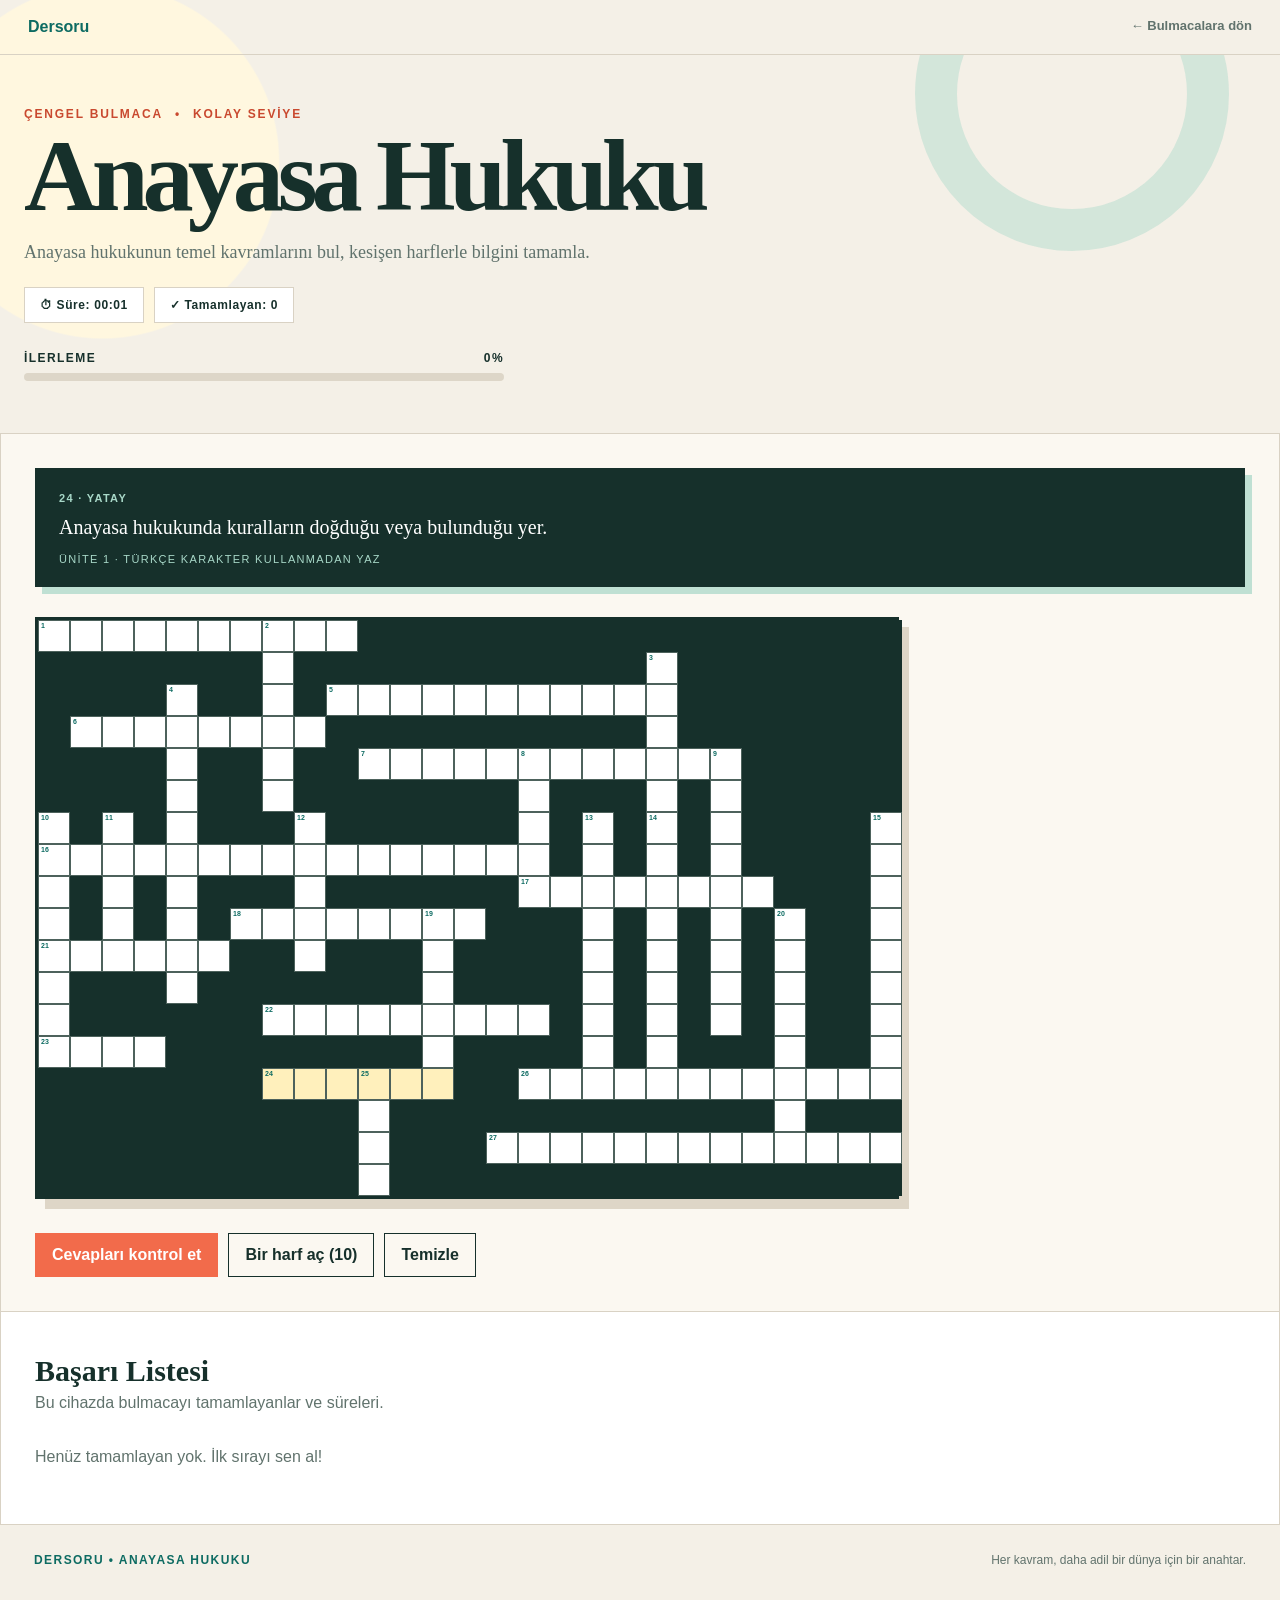
==== commit 6eaf7fc9: "Hide crossword clue sidebars" ====
--- a/anayasa-hukuku-cengel.html
+++ b/anayasa-hukuku-cengel.html
@@ -1,7 +1,7 @@
 <!doctype html>
 <html lang="tr"><head><meta charset="utf-8"><meta name="viewport" content="width=device-width,initial-scale=1"><title>Anayasa Hukuku Bulmacası | Dersoru</title><meta name="description" content="Anayasa hukuku temel kavramlarını içeren kolay seviye çengel bulmacası."><meta property="og:image" content="https://dersoru.com/haklarin-izinde-og.png">
 <style>
-:root{--ink:#16302b;--muted:#61736d;--paper:#f4f0e7;--cream:#fbf8f1;--coral:#f26b4b;--teal:#0d6b62;--mint:#bfe0d3;--line:#d9d2c4}*{box-sizing:border-box}html{background:var(--paper)}body{margin:0;color:var(--ink);background:radial-gradient(circle at 8% 10%,#fff7df 0 11rem,transparent 11.1rem),var(--paper);font-family:Arial,sans-serif}button,input{font:inherit}button{color:inherit}.topbar{max-width:1360px;margin:auto;padding:18px 28px;display:flex;justify-content:space-between;border-bottom:1px solid var(--line)}.topbar a{text-decoration:none;font-weight:900;color:var(--teal)}.topbar .back{font-size:13px;color:var(--muted)}.hero{padding:52px max(24px,calc((100vw - 1280px)/2));border-bottom:1px solid var(--line);position:relative;overflow:hidden}.hero:after{content:"";position:absolute;width:230px;height:230px;border:42px solid var(--mint);border-radius:50%;right:4vw;top:-118px;opacity:.6}.eyebrow{display:flex;gap:12px;color:#c9492f;font-weight:800;font-size:12px;letter-spacing:.15em}h1{margin:10px 0 8px;font:800 clamp(52px,8vw,108px)/.88 Georgia,serif;letter-spacing:-.06em}.subtitle{max-width:630px;color:var(--muted);font:18px/1.55 Georgia,serif}.progress-wrap{max-width:480px;margin-top:28px}.progress-meta{display:flex;justify-content:space-between;font-size:12px;text-transform:uppercase;letter-spacing:.12em;font-weight:800}.progress{margin-top:8px;height:8px;background:#ddd6c8;border-radius:9px;overflow:hidden}.progress span{display:block;height:100%;background:var(--coral);transition:width .25s}.game{display:grid;grid-template-columns:minmax(0,1.5fr) minmax(320px,.7fr);max-width:1360px;margin:auto;border-inline:1px solid var(--line);background:var(--cream)}.board-panel{min-width:0;padding:34px;border-right:1px solid var(--line)}.current{min-height:118px;background:var(--ink);color:#fff;padding:20px 24px;margin-bottom:24px;box-shadow:7px 7px 0 var(--mint)}.current b,.current small{color:#a8d8c8;font-size:11px;letter-spacing:.12em;text-transform:uppercase}.current p{margin:8px 0;font:20px/1.35 Georgia,serif}.scroll{overflow-x:auto;padding:6px 0 16px}.board{width:864px;display:grid;grid-template-columns:repeat(27,32px);grid-template-rows:repeat(18,32px);background:var(--ink);border:3px solid var(--ink);box-shadow:10px 10px 0 #ded6c7}.block{background:var(--ink)}.cell{width:32px;height:32px;position:relative;background:#fff;border:1px solid #4d625c}.cell.active{background:#fff0bc}.cell.correct{background:#d7efe0}.cell.wrong{background:#ffd5c9;box-shadow:inset 0 0 0 2px var(--coral)}.cell input{width:100%;height:100%;border:0;outline:0;background:transparent;text-align:center;color:var(--ink);font-weight:900;font-size:17px;padding:5px 0 0}.cell:focus-within{z-index:2;box-shadow:inset 0 0 0 3px var(--coral)}.number{position:absolute;top:1px;left:2px;font-size:7px;font-weight:900;color:var(--teal);pointer-events:none}.actions{display:flex;gap:10px;flex-wrap:wrap;margin-top:18px}.actions button{border:1px solid var(--ink);background:transparent;padding:12px 16px;font-weight:800;cursor:pointer}.actions .primary{background:var(--coral);border-color:var(--coral);color:#fff}.actions button:disabled{opacity:.45;cursor:not-allowed}.message{display:none;margin-top:18px;padding:15px 18px;font-weight:700;border-left:5px solid var(--coral);background:#fff0e8}.clues{padding:34px;background:#efe9dc}.clues-head{display:flex;justify-content:space-between;align-items:center;border-bottom:2px solid var(--ink);padding-bottom:18px}.clues-head small{font-size:10px;letter-spacing:.18em;font-weight:900;color:#c9492f}.clues-head h2{margin:4px 0 0;font:700 27px/1.1 Georgia,serif}.count{width:48px;height:48px;display:grid;place-items:center;border-radius:50%;background:var(--ink);color:#fff;font-weight:900}.group h3{margin:26px 0 10px;font-size:12px;text-transform:uppercase;letter-spacing:.15em}.clue{width:100%;display:grid;grid-template-columns:28px 1fr;gap:8px;border:0;border-top:1px solid #d4ccbd;padding:12px 8px;text-align:left;background:transparent;cursor:pointer}.clue:hover,.clue.selected{background:#fff}.clue>span{font:700 18px Georgia,serif;color:#c9492f}.clue p{margin:0;line-height:1.35;font-size:14px}.clue small{display:block;margin-top:5px;color:var(--muted);text-transform:uppercase;font-size:9px;letter-spacing:.1em;font-weight:800}.game-stats{display:flex;gap:10px;flex-wrap:wrap;margin-top:20px}.stat-chip{background:#fff;border:1px solid var(--line);padding:10px 15px;font-size:12px;font-weight:900;letter-spacing:.05em}.leaderboard{max-width:1360px;margin:auto;padding:42px 34px;background:#fff;border:1px solid var(--line)}.leaderboard h2{margin:0 0 6px;font:700 30px Georgia,serif}.leaderboard>p{margin:0 0 20px;color:var(--muted)}.records{display:grid;gap:8px}.record{display:grid;grid-template-columns:44px 1fr auto;gap:12px;align-items:center;padding:12px 14px;background:var(--paper)}.record strong:first-child{color:var(--coral)}.empty-record{color:var(--muted);padding:16px 0}.finish-modal{position:fixed;inset:0;z-index:50;display:none;place-items:center;padding:20px;background:rgba(22,48,43,.84)}.finish-modal.show{display:grid}.finish-card{width:min(460px,100%);background:var(--cream);padding:34px;border-radius:18px;text-align:center;box-shadow:0 24px 80px rgba(0,0,0,.3)}.trophy{font-size:76px;line-height:1;animation:pop .5s ease}.finish-card h2{font:800 42px Georgia,serif;margin:14px 0 8px}.finish-time{font-size:22px;font-weight:900;color:var(--teal)}.finish-card label{display:block;text-align:left;margin:22px 0 7px;font-size:12px;font-weight:900}.finish-card input{width:100%;padding:13px;border:1px solid var(--line);font-size:16px}.finish-card button{width:100%;margin-top:12px;padding:13px;border:0;background:var(--coral);color:#fff;font-weight:900;cursor:pointer}@keyframes pop{from{transform:scale(.4) rotate(-12deg);opacity:0}to{transform:scale(1);opacity:1}}footer{max-width:1360px;margin:auto;padding:28px 34px 50px;color:var(--muted);font-size:12px;display:flex;justify-content:space-between}.footer-brand{font-weight:900;letter-spacing:.12em;color:var(--teal)}@media(max-width:980px){.game{grid-template-columns:1fr;border-inline:0}.board-panel{border-right:0;border-bottom:1px solid var(--line)}}@media(max-width:560px){.hero{padding:36px 20px}h1{font-size:56px}.board-panel,.clues{padding:22px 16px}.actions button{flex:1 1 45%}.actions .primary{flex-basis:100%}.topbar{padding-inline:20px}footer{flex-direction:column;gap:8px;padding-inline:20px}}
+:root{--ink:#16302b;--muted:#61736d;--paper:#f4f0e7;--cream:#fbf8f1;--coral:#f26b4b;--teal:#0d6b62;--mint:#bfe0d3;--line:#d9d2c4}*{box-sizing:border-box}html{background:var(--paper)}body{margin:0;color:var(--ink);background:radial-gradient(circle at 8% 10%,#fff7df 0 11rem,transparent 11.1rem),var(--paper);font-family:Arial,sans-serif}button,input{font:inherit}button{color:inherit}.topbar{max-width:1360px;margin:auto;padding:18px 28px;display:flex;justify-content:space-between;border-bottom:1px solid var(--line)}.topbar a{text-decoration:none;font-weight:900;color:var(--teal)}.topbar .back{font-size:13px;color:var(--muted)}.hero{padding:52px max(24px,calc((100vw - 1280px)/2));border-bottom:1px solid var(--line);position:relative;overflow:hidden}.hero:after{content:"";position:absolute;width:230px;height:230px;border:42px solid var(--mint);border-radius:50%;right:4vw;top:-118px;opacity:.6}.eyebrow{display:flex;gap:12px;color:#c9492f;font-weight:800;font-size:12px;letter-spacing:.15em}h1{margin:10px 0 8px;font:800 clamp(52px,8vw,108px)/.88 Georgia,serif;letter-spacing:-.06em}.subtitle{max-width:630px;color:var(--muted);font:18px/1.55 Georgia,serif}.progress-wrap{max-width:480px;margin-top:28px}.progress-meta{display:flex;justify-content:space-between;font-size:12px;text-transform:uppercase;letter-spacing:.12em;font-weight:800}.progress{margin-top:8px;height:8px;background:#ddd6c8;border-radius:9px;overflow:hidden}.progress span{display:block;height:100%;background:var(--coral);transition:width .25s}.game{display:grid;grid-template-columns:minmax(0,1fr);max-width:1360px;margin:auto;border-inline:1px solid var(--line);background:var(--cream)}.board-panel{min-width:0;padding:34px;border-right:0}.current{min-height:118px;background:var(--ink);color:#fff;padding:20px 24px;margin-bottom:24px;box-shadow:7px 7px 0 var(--mint)}.current b,.current small{color:#a8d8c8;font-size:11px;letter-spacing:.12em;text-transform:uppercase}.current p{margin:8px 0;font:20px/1.35 Georgia,serif}.scroll{overflow-x:auto;padding:6px 0 16px}.board{width:864px;display:grid;grid-template-columns:repeat(27,32px);grid-template-rows:repeat(18,32px);background:var(--ink);border:3px solid var(--ink);box-shadow:10px 10px 0 #ded6c7}.block{background:var(--ink)}.cell{width:32px;height:32px;position:relative;background:#fff;border:1px solid #4d625c}.cell.active{background:#fff0bc}.cell.correct{background:#d7efe0}.cell.wrong{background:#ffd5c9;box-shadow:inset 0 0 0 2px var(--coral)}.cell input{width:100%;height:100%;border:0;outline:0;background:transparent;text-align:center;color:var(--ink);font-weight:900;font-size:17px;padding:5px 0 0}.cell:focus-within{z-index:2;box-shadow:inset 0 0 0 3px var(--coral)}.number{position:absolute;top:1px;left:2px;font-size:7px;font-weight:900;color:var(--teal);pointer-events:none}.actions{display:flex;gap:10px;flex-wrap:wrap;margin-top:18px}.actions button{border:1px solid var(--ink);background:transparent;padding:12px 16px;font-weight:800;cursor:pointer}.actions .primary{background:var(--coral);border-color:var(--coral);color:#fff}.actions button:disabled{opacity:.45;cursor:not-allowed}.message{display:none;margin-top:18px;padding:15px 18px;font-weight:700;border-left:5px solid var(--coral);background:#fff0e8}.clues{display:none;padding:34px;background:#efe9dc}.clues-head{display:flex;justify-content:space-between;align-items:center;border-bottom:2px solid var(--ink);padding-bottom:18px}.clues-head small{font-size:10px;letter-spacing:.18em;font-weight:900;color:#c9492f}.clues-head h2{margin:4px 0 0;font:700 27px/1.1 Georgia,serif}.count{width:48px;height:48px;display:grid;place-items:center;border-radius:50%;background:var(--ink);color:#fff;font-weight:900}.group h3{margin:26px 0 10px;font-size:12px;text-transform:uppercase;letter-spacing:.15em}.clue{width:100%;display:grid;grid-template-columns:28px 1fr;gap:8px;border:0;border-top:1px solid #d4ccbd;padding:12px 8px;text-align:left;background:transparent;cursor:pointer}.clue:hover,.clue.selected{background:#fff}.clue>span{font:700 18px Georgia,serif;color:#c9492f}.clue p{margin:0;line-height:1.35;font-size:14px}.clue small{display:block;margin-top:5px;color:var(--muted);text-transform:uppercase;font-size:9px;letter-spacing:.1em;font-weight:800}.game-stats{display:flex;gap:10px;flex-wrap:wrap;margin-top:20px}.stat-chip{background:#fff;border:1px solid var(--line);padding:10px 15px;font-size:12px;font-weight:900;letter-spacing:.05em}.leaderboard{max-width:1360px;margin:auto;padding:42px 34px;background:#fff;border:1px solid var(--line)}.leaderboard h2{margin:0 0 6px;font:700 30px Georgia,serif}.leaderboard>p{margin:0 0 20px;color:var(--muted)}.records{display:grid;gap:8px}.record{display:grid;grid-template-columns:44px 1fr auto;gap:12px;align-items:center;padding:12px 14px;background:var(--paper)}.record strong:first-child{color:var(--coral)}.empty-record{color:var(--muted);padding:16px 0}.finish-modal{position:fixed;inset:0;z-index:50;display:none;place-items:center;padding:20px;background:rgba(22,48,43,.84)}.finish-modal.show{display:grid}.finish-card{width:min(460px,100%);background:var(--cream);padding:34px;border-radius:18px;text-align:center;box-shadow:0 24px 80px rgba(0,0,0,.3)}.trophy{font-size:76px;line-height:1;animation:pop .5s ease}.finish-card h2{font:800 42px Georgia,serif;margin:14px 0 8px}.finish-time{font-size:22px;font-weight:900;color:var(--teal)}.finish-card label{display:block;text-align:left;margin:22px 0 7px;font-size:12px;font-weight:900}.finish-card input{width:100%;padding:13px;border:1px solid var(--line);font-size:16px}.finish-card button{width:100%;margin-top:12px;padding:13px;border:0;background:var(--coral);color:#fff;font-weight:900;cursor:pointer}@keyframes pop{from{transform:scale(.4) rotate(-12deg);opacity:0}to{transform:scale(1);opacity:1}}footer{max-width:1360px;margin:auto;padding:28px 34px 50px;color:var(--muted);font-size:12px;display:flex;justify-content:space-between}.footer-brand{font-weight:900;letter-spacing:.12em;color:var(--teal)}@media(max-width:980px){.game{grid-template-columns:1fr;border-inline:0}.board-panel{border-right:0;border-bottom:1px solid var(--line)}}@media(max-width:560px){.hero{padding:36px 20px}h1{font-size:56px}.board-panel,.clues{padding:22px 16px}.actions button{flex:1 1 45%}.actions .primary{flex-basis:100%}.topbar{padding-inline:20px}footer{flex-direction:column;gap:8px;padding-inline:20px}}
 </style></head><body>
 <nav class="topbar"><a href="/">Dersoru</a><a class="back" href="/bulmacalar.html">← Bulmacalara dön</a></nav><header class="hero"><div class="eyebrow"><span>ÇENGEL BULMACA</span><span>•</span><span>KOLAY SEVİYE</span></div><h1>Anayasa Hukuku</h1><p class="subtitle">Anayasa hukukunun temel kavramlarını bul, kesişen harflerle bilgini tamamla.</p><div class="game-stats"><span class="stat-chip">⏱ Süre: <b id="timer">00:00</b></span><span class="stat-chip">✓ Tamamlayan: <b id="solver-count">0</b></span></div><div class="progress-wrap"><div class="progress-meta"><span>İlerleme</span><strong id="percent">0%</strong></div><div class="progress"><span id="bar"></span></div></div></header>
 <main class="game"><section class="board-panel"><div class="current"><b id="current-label"></b><p id="current-clue"></p><small id="current-unit"></small></div><div class="scroll"><div class="board" id="board" role="grid"></div></div><div class="actions"><button class="primary" id="check">Cevapları kontrol et</button><button id="hint">Bir harf aç (<span id="hint-count">10</span>)</button><button id="clear">Temizle</button></div><div class="message" id="message"></div></section><aside class="clues"><div class="clues-head"><div><small>İPUÇLARI</small><h2>Anayasa Hukuku</h2></div><span class="count">27</span></div><div id="clue-list"></div></aside></main><section class="leaderboard"><h2>Başarı Listesi</h2><p>Bu cihazda bulmacayı tamamlayanlar ve süreleri.</p><div class="records" id="records-list"></div></section><div class="finish-modal" id="finish-modal" role="dialog" aria-modal="true" aria-labelledby="finish-title"><div class="finish-card"><div class="trophy">🏆</div><h2 id="finish-title">Tebrikler!</h2><p>Bulmacayı başarıyla tamamladın.</p><div class="finish-time">Süren: <span id="final-time">00:00</span></div><form id="finish-form"><label for="player-name">Adını yaz</label><input id="player-name" maxlength="30" required autocomplete="name" placeholder="Adınız"><button type="submit">Listeye kaydet</button></form></div></div><footer><span class="footer-brand">DERSORU • ANAYASA HUKUKU</span><span>Her kavram, daha adil bir dünya için bir anahtar.</span></footer>
